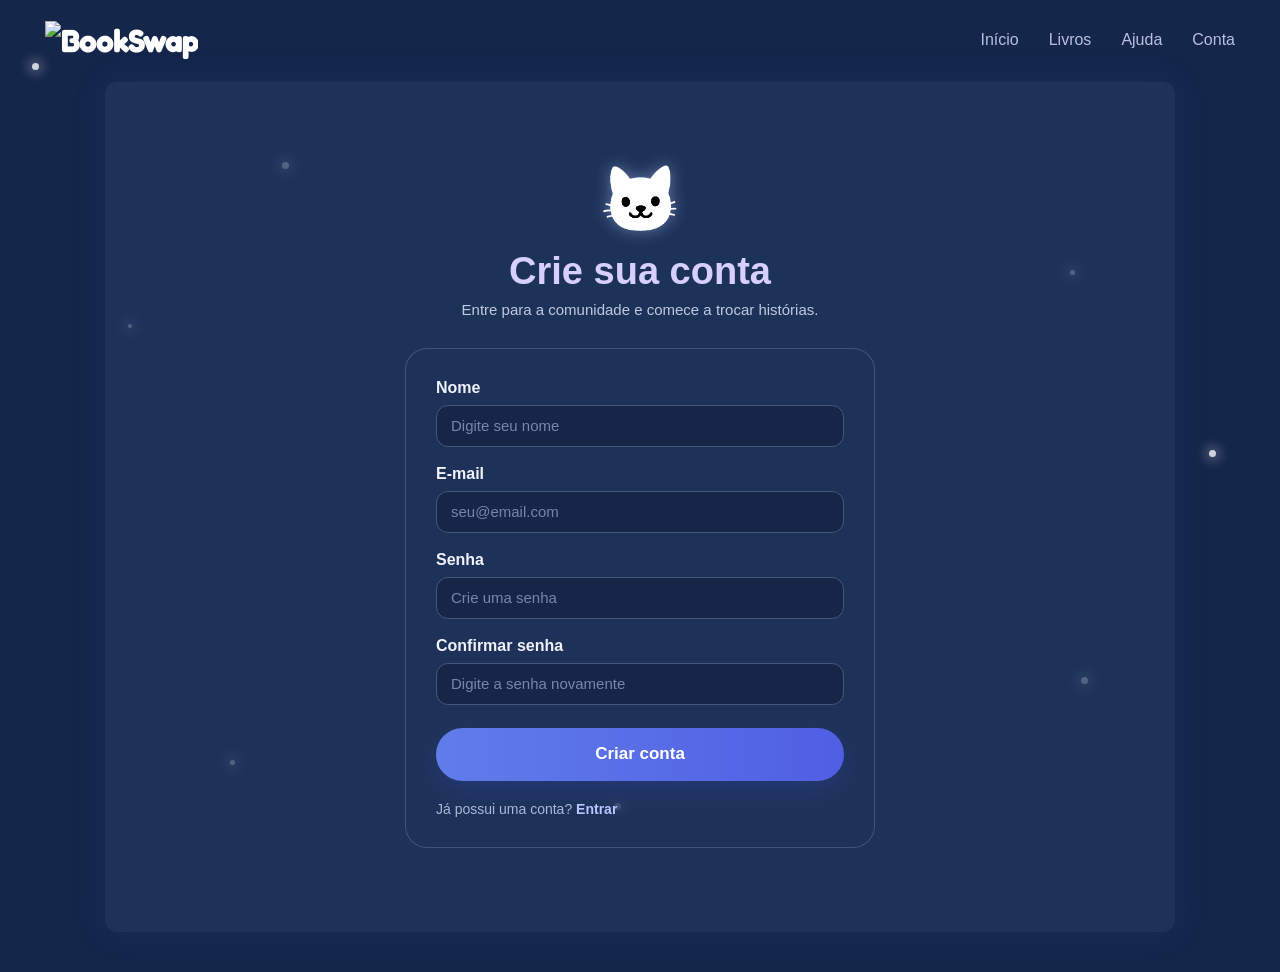
==== cadastro.html @ a9a010e6 "tentando resolver a fonte da logo" ====
<!DOCTYPE html>
<html lang="pt-BR">

<head>
    <meta charset="UTF-8">
    <meta name="viewport" content="width=device-width, initial-scale=1.0">

    <title>Criar conta</title>

    <link rel="stylesheet" href="cadastro.css">
    <link rel="preconnect" href="https://fonts.googleapis.com">
    <link rel="preconnect" href="https://fonts.gstatic.com" crossorigin>

    <link
        href="https://fonts.googleapis.com/css2?family=Fredoka:wght@500;600;700&display=swap"
        rel="stylesheet"
    >
</head>

<body>

    <!-- Estrelas -->
    <div class="star"></div>
    <div class="star"></div>
    <div class="star"></div>
    <div class="star"></div>
    <div class="star"></div>
    <div class="star"></div>
    <div class="star"></div>
    <div class="star"></div>


    <!-- Cabeçalho -->
    <header>

        <img
            src="logo.png"
            alt="BookSwap"
            class="logo"
        >

        <nav>
            <a href="index.html">Início</a>
            <a href="livros.html">Livros</a>
            <a href="ajuda.html">Ajuda</a>
            <a href="login.html">Conta</a>
        </nav>

    </header>


    <!-- Conteúdo principal -->
    <main>

        <section class="cadastro-container">

            <div class="cat">🐱</div>

            <h1>Crie sua conta</h1>

            <p class="subtitulo">
                Entre para a comunidade e comece a trocar histórias.
            </p>


            <!-- Formulário -->
            <div class="form-box">

                <form>

                    <!-- Nome -->
                    <div class="campo">

                        <label for="nome">
                            Nome
                        </label>

                        <input
                            type="text"
                            id="nome"
                            placeholder="Digite seu nome"
                            required
                        >

                    </div>


                    <!-- E-mail -->
                    <div class="campo">

                        <label for="email">
                            E-mail
                        </label>

                        <input
                            type="email"
                            id="email"
                            placeholder="seu@email.com"
                            required
                        >

                    </div>


                    <!-- Senha -->
                    <div class="campo">

                        <label for="senha">
                            Senha
                        </label>

                        <input
                            type="password"
                            id="senha"
                            placeholder="Crie uma senha"
                            required
                        >

                    </div>


                    <!-- Confirmar senha -->
                    <div class="campo">

                        <label for="confirmar">
                            Confirmar senha
                        </label>

                        <input
                            type="password"
                            id="confirmar"
                            placeholder="Digite a senha novamente"
                            required
                        >

                    </div>


                    <!-- Botão -->
                    <button
                        type="submit"
                        class="btn-cadastrar"
                    >
                        Criar conta
                    </button>

                </form>


                <!-- Link para login -->
                <p class="login">
                    Já possui uma conta?
                    <a href="login.html">Entrar</a>
                </p>

            </div>

        </section>

    </main>

</body>

</html>
---- cadastro.css ----
/* ========================================
   CONFIGURAÇÕES GERAIS
======================================== */

* {
    margin: 0;
    padding: 0;
    box-sizing: border-box;

    font-family: Arial, Helvetica, sans-serif;
}


body {
    min-height: 100vh;

    background: #14264a;

    color: #fff;

    overflow-x: hidden;
}


/* ========================================
   ESTRELAS
======================================== */

.star {
    position: fixed;

    width: 7px;
    height: 7px;

    background: #fff;

    border-radius: 50%;

    box-shadow:
        0 0 12px 4px rgba(255, 255, 255, 0.35);

    opacity: 0.8;

    z-index: 1;
}


/* Posição das estrelas */

.star:nth-child(1) {
    top: 7%;
    left: 2.5%;
}

.star:nth-child(2) {
    top: 18%;
    left: 22%;
}

.star:nth-child(3) {
    top: 36%;
    left: 10%;

    width: 4px;
    height: 4px;
}

.star:nth-child(4) {
    top: 50%;
    right: 5%;
}

.star:nth-child(5) {
    top: 30%;
    right: 16%;

    width: 5px;
    height: 5px;
}

.star:nth-child(6) {
    bottom: 10%;
    left: 48%;
}

.star:nth-child(7) {
    bottom: 15%;
    left: 18%;

    width: 5px;
    height: 5px;
}

.star:nth-child(8) {
    bottom: 24%;
    right: 15%;
}


/* ========================================
   HEADER
======================================== */

header {
    width: 100%;
    height: 80px;

    padding: 0 45px;

    display: flex;
    align-items: center;
    justify-content: space-between;

    position: relative;

    z-index: 10;
}


.logo {
    font-family: "Fredoka", sans-serif;

    font-size: 32px;
    font-weight: 700;

    color: #ffffff;

    text-decoration: none;

    letter-spacing: -1px;
}

/* Menu */

nav {
    display: flex;

    gap: 30px;
}


nav a {
    color: #b7c1df;

    text-decoration: none;

    font-size: 16px;

    transition: 0.3s;
}


nav a:hover {
    color: #fff;
}


/* ========================================
   PAINEL PRINCIPAL
======================================== */

main {
    width: min(1070px, 90%);

    min-height: 850px;

    margin: 2px auto 40px;

    background: rgba(34, 56, 96, 0.72);

    border-radius: 12px;

    box-shadow:
        0 0 35px rgba(38, 109, 190, 0.13),
        inset 0 1px 0 rgba(255, 255, 255, 0.02);

    display: flex;

    justify-content: center;
    align-items: center;

    position: relative;

    z-index: 2;
}


/* ========================================
   CONTAINER DO CADASTRO
======================================== */

.cadastro-container {
    width: 470px;

    text-align: center;
}


/* Gatinho */

.cat {
    font-size: 65px;

    line-height: 1;

    margin-bottom: 18px;

    filter:
        grayscale(1)
        brightness(1.8)
        drop-shadow(
            0 0 8px rgba(180, 205, 255, 0.45)
        );
}


/* Título */

h1 {
    color: #d7cfff;

    font-size: 38px;

    font-weight: 700;

    margin-bottom: 8px;
}


/* Subtítulo */

.subtitulo {
    color: #c1c9df;

    font-size: 15px;

    margin-bottom: 30px;
}


/* ========================================
   CAIXA DO FORMULÁRIO
======================================== */

.form-box {
    border: 1px solid rgba(151, 174, 220, 0.28);

    border-radius: 22px;

    padding: 30px;

    background: rgba(34, 52, 91, 0.4);

    text-align: left;
}


/* ========================================
   CAMPOS
======================================== */

.campo {
    margin-bottom: 18px;
}


.campo label {
    display: block;

    color: #f0f2fa;

    font-size: 16px;

    font-weight: 600;

    margin-bottom: 8px;
}


.campo input {
    width: 100%;

    height: 42px;

    border: 1px solid #445780;

    border-radius: 12px;

    outline: none;

    padding: 0 14px;

    background: #172647;

    color: #fff;

    font-size: 15px;

    transition: 0.25s;
}


/* Placeholder */

.campo input::placeholder {
    color: #7886a8;
}


/* Campo selecionado */

.campo input:focus {
    border-color: #637ff0;

    box-shadow:
        0 0 0 3px rgba(99, 127, 240, 0.12);
}


/* ========================================
   BOTÃO
======================================== */

.btn-cadastrar {
    width: 100%;

    height: 53px;

    margin-top: 5px;

    border: none;

    border-radius: 30px;

    background: linear-gradient(
        90deg,
        #607dea,
        #505ee4
    );

    color: white;

    font-size: 17px;

    font-weight: 700;

    cursor: pointer;

    transition: 0.25s;

    box-shadow:
        0 10px 25px rgba(55, 77, 200, 0.25);
}


/* Efeito ao passar o mouse */

.btn-cadastrar:hover {
    transform: translateY(-2px);

    box-shadow:
        0 12px 30px rgba(55, 77, 200, 0.4);
}


/* Efeito ao clicar */

.btn-cadastrar:active {
    transform: translateY(0);
}


/* ========================================
   LINK DE LOGIN
======================================== */

.login {
    margin-top: 20px;

    color: #abb8d6;

    font-size: 14px;
}


.login a {
    color: #b9c5ff;

    text-decoration: none;

    font-weight: 700;
}


.login a:hover {
    text-decoration: underline;
}


/* ========================================
   RESPONSIVIDADE
======================================== */

@media (max-width: 700px) {

    header {
        padding: 0 20px;
    }


    .logo {
        width: 115px;
    }


    nav {
        gap: 15px;
    }


    nav a {
        font-size: 14px;
    }


    main {
        width: 94%;

        min-height: calc(100vh - 100px);

        margin-top: 10px;
    }


    .cadastro-container {
        width: 90%;
    }


    h1 {
        font-size: 30px;
    }


    .form-box {
        padding: 22px;
    }

}
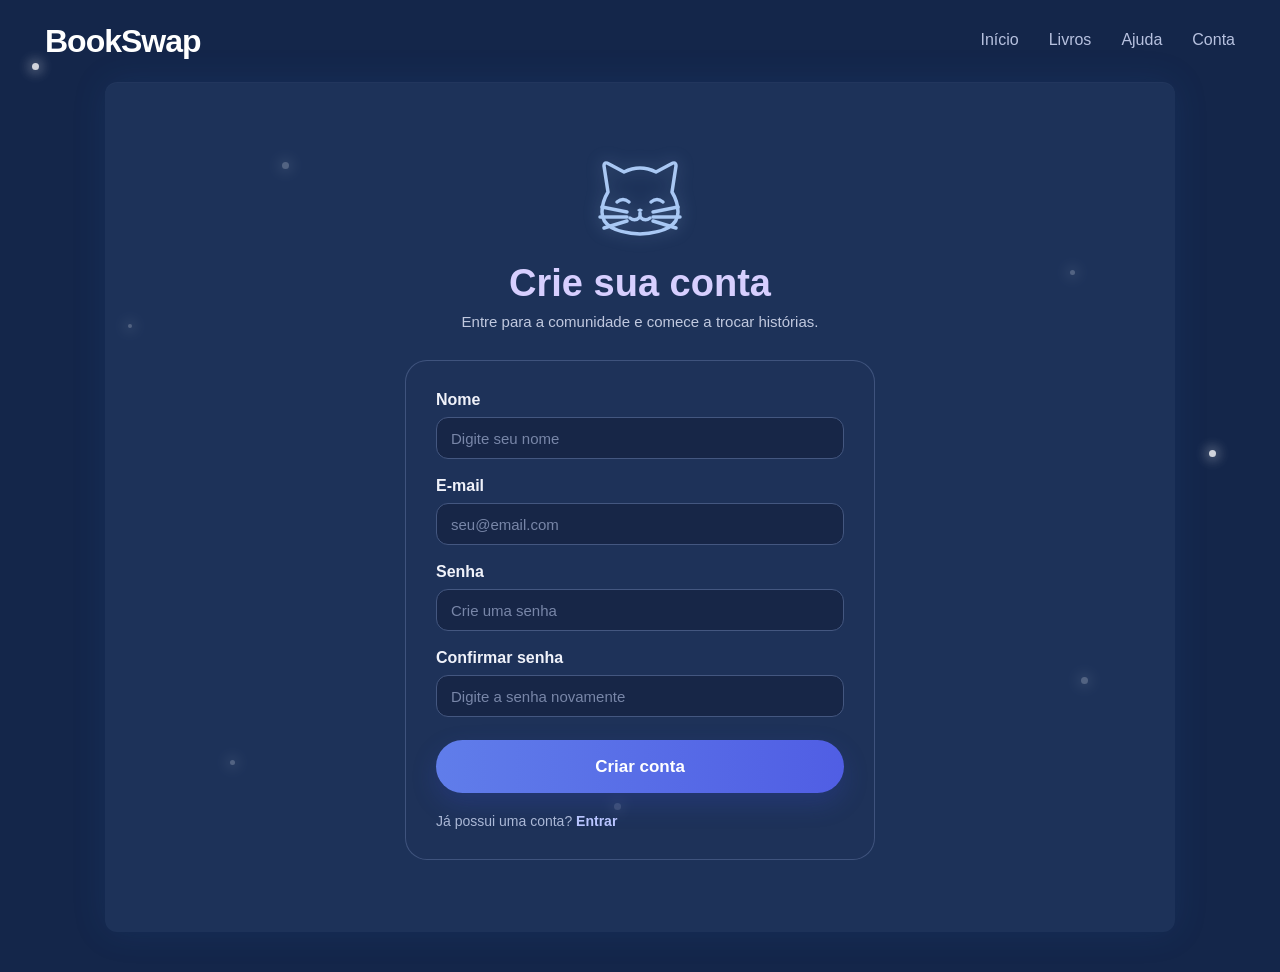
==== commit 21ad94ee: "gato" ====
--- a/cadastro.html
+++ b/cadastro.html
@@ -31,30 +31,129 @@
 
 
     <!-- Cabeçalho -->
-    <header>
-
-        <img
-            src="logo.png"
-            alt="BookSwap"
-            class="logo"
-        >
-
-        <nav>
-            <a href="index.html">Início</a>
-            <a href="livros.html">Livros</a>
-            <a href="ajuda.html">Ajuda</a>
-            <a href="login.html">Conta</a>
-        </nav>
-
-    </header>
-
+    <header class="navbar">
+    <div class="logo">
+      <span class="logo-text">BookSwap</span>
+    </div>
+    <nav class="nav-links">
+      <a href="#">Início</a>
+      <a href="#livros">Livros</a>
+      <a href="#">Ajuda</a>
+      <a href="#">Conta</a>
+    </nav>
+  </header>
 
     <!-- Conteúdo principal -->
     <main>
 
         <section class="cadastro-container">
 
-            <div class="cat">🐱</div>
+             <div class="cat">
+
+            <svg
+                viewBox="0 0 100 90"
+                xmlns="http://www.w3.org/2000/svg"
+                aria-label="Gato"
+            >
+
+               
+                <path
+                    class="cat-line"
+                    d="
+                        M18 38
+                        L14 12
+                        Q14 7 19 10
+                        L34 18
+
+                        Q42 14 50 14
+                        Q58 14 66 18
+
+                        L81 10
+                        Q86 7 86 12
+                        L82 38
+
+                        Q88 48 88 58
+                        Q88 78 50 80
+                        Q12 78 12 58
+                        Q12 48 18 38
+                        Z
+                    "
+                />
+
+                
+                <path
+                    class="cat-line"
+                    d="M27 48 Q33 43 39 48"
+                />
+
+                
+                <path
+                    class="cat-line"
+                    d="M61 48 Q67 43 73 48"
+                />
+
+                
+                <path
+                    class="cat-fill"
+                    d="
+                        M47 56
+                        Q50 53 53 56
+                        Q50 60 47 56
+                        Z
+                    "
+                />
+
+                
+                <path
+                    class="cat-line"
+                    d="M50 59 L50 63"
+                />
+
+                <path
+                    class="cat-line"
+                    d="M50 63 Q45 68 40 64"
+                />
+
+                <path
+                    class="cat-line"
+                    d="M50 63 Q55 68 60 64"
+                />
+
+                
+                <path
+                    class="cat-line"
+                    d="M37 58 L12 53"
+                />
+
+                <path
+                    class="cat-line"
+                    d="M37 63 L10 63"
+                />
+
+                <path
+                    class="cat-line"
+                    d="M37 67 L14 74"
+                />
+
+                
+                <path
+                    class="cat-line"
+                    d="M63 58 L88 53"
+                />
+
+                <path
+                    class="cat-line"
+                    d="M63 63 L90 63"
+                />
+
+                <path
+                    class="cat-line"
+                    d="M63 67 L86 74"
+                />
+
+            </svg>
+
+        </div>
 
             <h1>Crie sua conta</h1>
 
--- a/cadastro.css
+++ b/cadastro.css
@@ -185,9 +185,9 @@
 }
 
 
-/* ========================================
+/* 
    CONTAINER DO CADASTRO
-======================================== */
+*/
 
 .cadastro-container {
     width: 470px;
@@ -196,21 +196,68 @@
 }
 
 
-/* Gatinho */
-
 .cat {
-    font-size: 65px;
-
-    line-height: 1;
-
-    margin-bottom: 18px;
+    width: 100px;
+    height: 90px;
+
+    margin: 0 auto 18px;
+
+    display: flex;
+    justify-content: center;
+    align-items: center;
 
     filter:
-        grayscale(1)
-        brightness(1.8)
         drop-shadow(
-            0 0 8px rgba(180, 205, 255, 0.45)
+            0 0 8px
+            rgba(169, 200, 244, 0.25)
         );
+}
+
+.cat svg {
+    width: 100%;
+    height: 100%;
+
+    overflow: visible;
+}
+
+
+/* LINHAS DO GATO */
+
+.cat-line {
+    fill: none;
+
+    stroke: #a9c8f4;
+
+    stroke-width: 3.5;
+
+    stroke-linecap: round;
+    stroke-linejoin: round;
+}
+
+
+/* NARIZ */
+
+.cat-fill {
+    fill: #a9c8f4;
+}
+
+
+/* ANIMAÇÃO SUTIL */
+
+.cat {
+    animation: catFloat 4s ease-in-out infinite;
+}
+
+@keyframes catFloat {
+
+    0%,
+    100% {
+        transform: translateY(0);
+    }
+
+    50% {
+        transform: translateY(-3px);
+    }
 }
 
 
@@ -238,9 +285,9 @@
 }
 
 
-/* ========================================
+/* 
    CAIXA DO FORMULÁRIO
-======================================== */
+ */
 
 .form-box {
     border: 1px solid rgba(151, 174, 220, 0.28);
@@ -255,9 +302,9 @@
 }
 
 
-/* ========================================
+/* 
    CAMPOS
-======================================== */
+ */
 
 .campo {
     margin-bottom: 18px;
